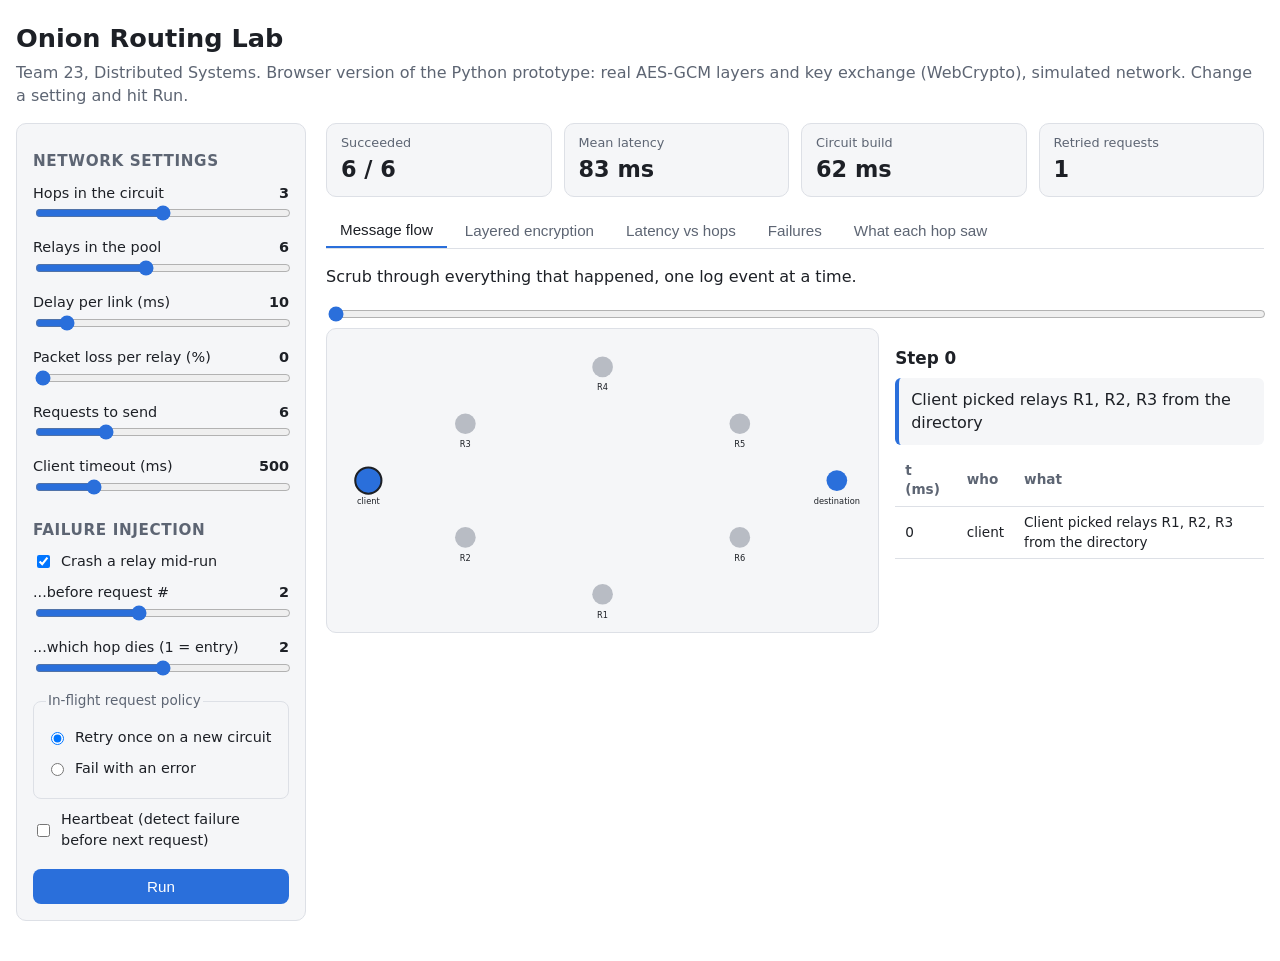
==== site/index.html @ e97b86be "Add onion routing prototype, dashboards and tests Co-Authored-By: Claude Sonnet 5.5 <noreply@anthrop" ====
<!DOCTYPE html>
<html lang="en">
<head>
    <meta charset="utf-8">
    <meta name="viewport" content="width=device-width, initial-scale=1">
    <title>Onion Routing Lab</title>
    <link rel="stylesheet" href="style.css">
</head>
<body>
    <header>
        <h1>Onion Routing Lab</h1>
        <p class="sub">Team 23, Distributed Systems. Browser version of the Python prototype: real AES-GCM layers and key exchange (WebCrypto), simulated network. Change a setting and hit Run.</p>
    </header>

    <div class="layout">
        <!-- Controls -->
        <aside>
            <h2>Network settings</h2>
            <label>Hops in the circuit <output id="hopsOut"></output>
                <input type="range" id="hops" min="1" max="5" value="3"></label>
            <label>Relays in the pool <output id="poolOut"></output>
                <input type="range" id="pool" min="3" max="10" value="6"></label>
            <label>Delay per link (ms) <output id="delayOut"></output>
                <input type="range" id="delay" min="0" max="100" value="10"></label>
            <label>Packet loss per relay (%) <output id="lossOut"></output>
                <input type="range" id="loss" min="0" max="30" value="0"></label>
            <label>Requests to send <output id="reqsOut"></output>
                <input type="range" id="reqs" min="1" max="20" value="6"></label>
            <label>Client timeout (ms) <output id="timeoutOut"></output>
                <input type="range" id="timeout" min="100" max="2000" step="50" value="500"></label>

            <h2>Failure injection</h2>
            <label class="check"><input type="checkbox" id="killOn" checked> Crash a relay mid-run</label>
            <label>...before request # <output id="killAtOut"></output>
                <input type="range" id="killAt" min="0" max="5" value="2"></label>
            <label>...which hop dies (1 = entry) <output id="killHopOut"></output>
                <input type="range" id="killHop" min="1" max="3" value="2"></label>
            <fieldset>
                <legend>In-flight request policy</legend>
                <label class="check"><input type="radio" name="policy" value="retry" checked> Retry once on a new circuit</label>
                <label class="check"><input type="radio" name="policy" value="fail"> Fail with an error</label>
            </fieldset>
            <label class="check"><input type="checkbox" id="heartbeat"> Heartbeat (detect failure before next request)</label>

            <p id="warn" class="warn" hidden>Pool is smaller than hops + 1, a failed relay cannot be replaced.</p>
            <button id="run">Run</button>
        </aside>

        <!-- Results -->
        <main>
            <section class="metrics" id="metrics"></section>

            <nav class="tabs" id="tabs">
                <button data-tab="flow" class="active">Message flow</button>
                <button data-tab="layers">Layered encryption</button>
                <button data-tab="latency">Latency vs hops</button>
                <button data-tab="fail">Failures</button>
                <button data-tab="saw">What each hop saw</button>
            </nav>

            <!-- Tab: message flow -->
            <section id="tab-flow" class="tab">
                <p>Scrub through everything that happened, one log event at a time.</p>
                <input type="range" id="step" min="0" max="0" value="0" class="wide">
                <div class="two">
                    <svg id="net" viewBox="0 0 800 440" role="img" aria-label="Network diagram"></svg>
                    <div>
                        <h3 id="stepTitle"></h3>
                        <div class="info" id="stepText"></div>
                        <div id="stepTable"></div>
                    </div>
                </div>
            </section>

            <!-- Tab: layers -->
            <section id="tab-layers" class="tab" hidden>
                <p>Follow the first request. The client wraps it once per hop; each relay peels exactly one layer. Every cell on the wire is padded to 1024 bytes in the Python version, so size does not give away the position.</p>
                <h3>1. Client wraps the request (innermost layer first)</h3>
                <div id="wrapTable"></div>
                <h3>2. Each relay peels one layer</h3>
                <div id="peelTable"></div>
                <p class="note">The "after peeling" bytes of one hop are the "received" bytes of the next hop: the onion shrinks layer by layer.</p>
            </section>

            <!-- Tab: latency -->
            <section id="tab-latency" class="tab" hidden>
                <p>Runs a fresh network for 1 to 5 hops using the current delay / loss settings (no crashes).</p>
                <button id="sweep">Run latency sweep</button>
                <div id="sweepOut"></div>
            </section>

            <!-- Tab: failures -->
            <section id="tab-fail" class="tab" hidden>
                <p>Latency of every request. Red = failed, orange = recovered by rebuilding the circuit.</p>
                <div id="failChart"></div>
                <div id="failTable"></div>
                <h3>Failure timeline</h3>
                <div id="failTimeline"></div>
            </section>

            <!-- Tab: observability -->
            <section id="tab-saw" class="tab" hidden>
                <p id="circuitLine"></p>
                <div id="sawTable"></div>
                <h3>Anonymity claims checked against the logs</h3>
                <div id="claims"></div>
                <p class="note">Try 1 hop: the single relay sees everything, so claim 1 breaks. Still true for any length: a malicious entry and exit can match traffic by timing, the exit sees the plaintext request (no end-to-end TLS here), and a compromised directory could hand out only its own relays.</p>
            </section>
        </main>
    </div>

    <script src="sim.js"></script>
    <script src="app.js"></script>
</body>
</html>
---- site/style.css ----
/* Colour tokens, light first then dark */
:root {
    --bg: #ffffff;
    --panel: #f5f6f8;
    --text: #1d2026;
    --muted: #5d6573;
    --line: #dde0e6;
    --blue: #2a6fdb;
    --grey: #b8bcc4;
    --red: #d6453d;
    --green: #2f9e5b;
    --orange: #e08a1e;
}

@media (prefers-color-scheme: dark) {
    :root {
        --bg: #14161a;
        --panel: #1d2026;
        --text: #e6e8ec;
        --muted: #9aa3b2;
        --line: #343944;
        --blue: #5b95f0;
        --grey: #5b6270;
        --red: #ef6a62;
        --green: #4cc07f;
        --orange: #f0a64a;
    }
}

* { box-sizing: border-box; }

body {
    margin: 0;
    background: var(--bg);
    color: var(--text);
    font-family: system-ui, -apple-system, "Segoe UI", Roboto, sans-serif;
    line-height: 1.45;
}

header { padding: 20px 16px 8px; max-width: 1300px; margin: 0 auto; }
h1 { margin: 0; font-size: 1.6rem; }
h2 { font-size: 0.95rem; text-transform: uppercase; letter-spacing: 0.04em; color: var(--muted); margin: 18px 0 8px; }
h3 { margin: 18px 0 8px; font-size: 1.05rem; }
.sub { color: var(--muted); margin: 4px 0 0; }

.layout { display: grid; grid-template-columns: 290px 1fr; gap: 20px; max-width: 1300px; margin: 0 auto; padding: 8px 16px 40px; }
aside { background: var(--panel); border: 1px solid var(--line); border-radius: 10px; padding: 8px 16px 16px; align-self: start; }
main { min-width: 0; }

label { display: block; font-size: 0.9rem; margin: 10px 0; }
label.check { display: flex; gap: 8px; align-items: center; }
output { float: right; font-weight: 600; }
input[type=range] { width: 100%; accent-color: var(--blue); }
input.wide { width: 100%; }
fieldset { border: 1px solid var(--line); border-radius: 8px; margin: 10px 0; }
legend { font-size: 0.85rem; color: var(--muted); }

button {
    background: var(--blue); color: #fff; border: 0; border-radius: 8px;
    padding: 9px 16px; font-size: 0.95rem; cursor: pointer;
}
button:hover { filter: brightness(1.1); }
aside button { width: 100%; margin-top: 8px; }
.warn { color: var(--orange); font-size: 0.85rem; }
.note { color: var(--muted); font-size: 0.88rem; }

/* Metrics row */
.metrics { display: grid; grid-template-columns: repeat(4, 1fr); gap: 12px; margin-bottom: 16px; }
.metric { background: var(--panel); border: 1px solid var(--line); border-radius: 10px; padding: 10px 14px; }
.metric span { display: block; color: var(--muted); font-size: 0.8rem; }
.metric b { font-size: 1.4rem; }

/* Tabs */
.tabs { display: flex; gap: 4px; flex-wrap: wrap; border-bottom: 1px solid var(--line); margin-bottom: 12px; }
.tabs button { background: transparent; color: var(--muted); border-radius: 8px 8px 0 0; padding: 8px 14px; }
.tabs button.active { color: var(--text); border-bottom: 2px solid var(--blue); }

.two { display: grid; grid-template-columns: 3fr 2fr; gap: 16px; align-items: start; }
.info { background: var(--panel); border-left: 4px solid var(--blue); padding: 10px 12px; border-radius: 6px; margin-bottom: 10px; }
svg { width: 100%; height: auto; background: var(--panel); border: 1px solid var(--line); border-radius: 10px; }
svg text { fill: var(--text); font-size: 12px; }

/* Tables */
.tablewrap { overflow-x: auto; }
table { border-collapse: collapse; width: 100%; font-size: 0.85rem; }
th, td { text-align: left; padding: 6px 10px; border-bottom: 1px solid var(--line); }
th { color: var(--muted); font-weight: 600; }
td.mono { font-family: ui-monospace, Menlo, Consolas, monospace; }
.yes { color: var(--orange); font-weight: 600; }

.claim { padding: 8px 12px; border-radius: 6px; margin: 6px 0; border-left: 4px solid; background: var(--panel); }
.claim.ok { border-color: var(--green); }
.claim.bad { border-color: var(--red); }

@media (max-width: 860px) {
    .layout { grid-template-columns: 1fr; }
    .two { grid-template-columns: 1fr; }
    .metrics { grid-template-columns: repeat(2, 1fr); }
}
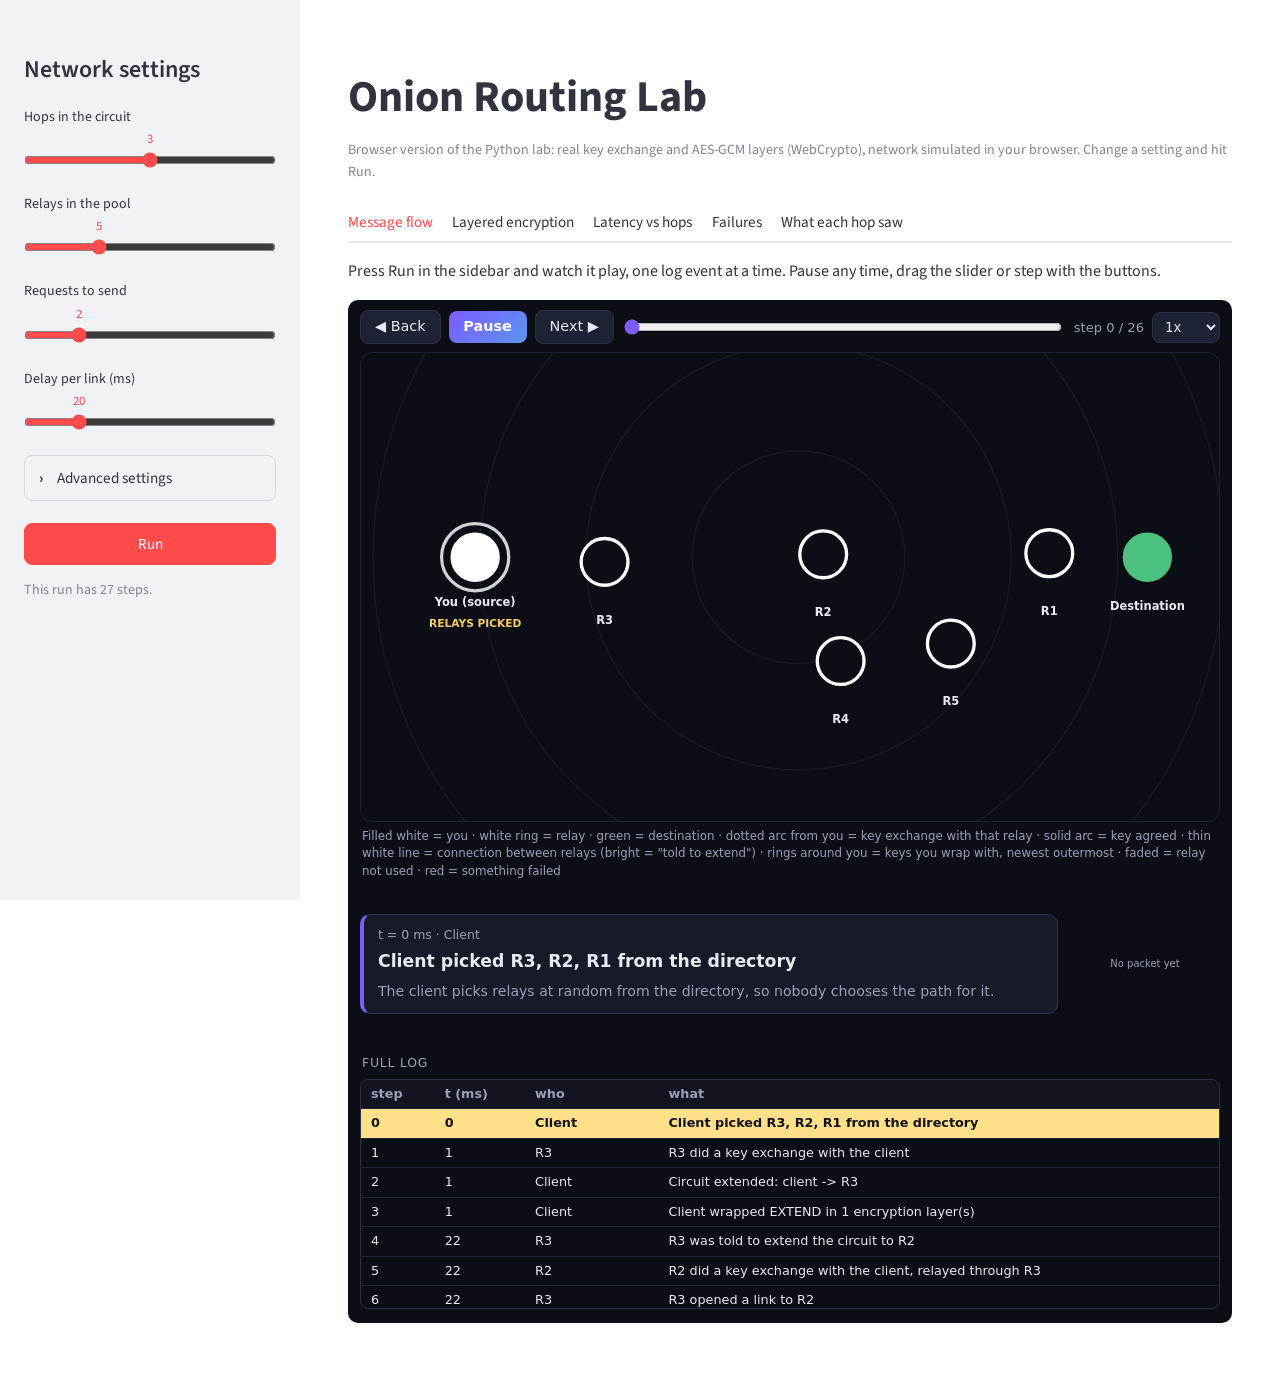
==== commit 75bef0d9: "Add animated step-by-step player, shared by Streamlit and Pages - Relays drift into the circuit, key" ====
--- a/site/index.html
+++ b/site/index.html
@@ -4,112 +4,91 @@
     <meta charset="utf-8">
     <meta name="viewport" content="width=device-width, initial-scale=1">
     <title>Onion Routing Lab</title>
+    <link rel="preconnect" href="https://fonts.googleapis.com">
+    <link rel="stylesheet" href="https://fonts.googleapis.com/css2?family=Source+Sans+3:wght@400;600;700&display=swap">
     <link rel="stylesheet" href="style.css">
+    <link rel="stylesheet" href="player.css">
 </head>
 <body>
-    <header>
+    <!-- Sidebar : same knobs as the Streamlit dashboard -->
+    <aside id="sidebar">
+        <h2>Network settings</h2>
+        <div class="slider" data-id="hops" data-label="Hops in the circuit" data-min="1" data-max="5" data-value="3"></div>
+        <div class="slider" data-id="pool" data-label="Relays in the pool" data-min="3" data-max="10" data-value="5"></div>
+        <div class="slider" data-id="reqs" data-label="Requests to send" data-min="1" data-max="6" data-value="2"></div>
+        <div class="slider" data-id="delay" data-label="Delay per link (ms)" data-min="0" data-max="100" data-value="20"></div>
+
+        <!-- Advanced knobs, closed by default -->
+        <details class="expander">
+            <summary>Advanced settings</summary>
+            <div class="expander-body">
+                <div class="slider" data-id="loss" data-label="Packet loss per relay (%)" data-min="0" data-max="30" data-value="0"></div>
+                <div class="slider" data-id="timeout" data-label="Client timeout (ms)" data-min="100" data-max="2000" data-step="50" data-value="500"></div>
+
+                <p class="bold">Failure injection</p>
+                <label class="check"><input type="checkbox" id="killOn"> Crash a relay mid-run</label>
+                <label class="field">...before request #<select id="killAt"></select></label>
+                <label class="field">...which hop dies (1 = entry)<select id="killHop"></select></label>
+                <div class="field">In-flight request policy
+                    <label class="check"><input type="radio" name="policy" value="retry" checked> Retry once on a new circuit</label>
+                    <label class="check"><input type="radio" name="policy" value="fail"> Fail with an error</label>
+                </div>
+                <label class="check"><input type="checkbox" id="heartbeat"> Heartbeat (detect failure before next request)</label>
+            </div>
+        </details>
+
+        <div id="poolWarn" class="alert warning" hidden>Pool is smaller than hops + 1, a failed relay cannot be replaced.</div>
+        <button id="run" class="primary wide">Run</button>
+        <div id="stepCount"></div>
+    </aside>
+
+    <!-- Main page -->
+    <main>
         <h1>Onion Routing Lab</h1>
-        <p class="sub">Team 23, Distributed Systems. Browser version of the Python prototype: real AES-GCM layers and key exchange (WebCrypto), simulated network. Change a setting and hit Run.</p>
-    </header>
+        <p class="caption">Browser version of the Python lab: real key exchange and AES-GCM layers (WebCrypto), network simulated in your browser. Change a setting and hit Run.</p>
 
-    <div class="layout">
-        <!-- Controls -->
-        <aside>
-            <h2>Network settings</h2>
-            <label>Hops in the circuit <output id="hopsOut"></output>
-                <input type="range" id="hops" min="1" max="5" value="3"></label>
-            <label>Relays in the pool <output id="poolOut"></output>
-                <input type="range" id="pool" min="3" max="10" value="6"></label>
-            <label>Delay per link (ms) <output id="delayOut"></output>
-                <input type="range" id="delay" min="0" max="100" value="10"></label>
-            <label>Packet loss per relay (%) <output id="lossOut"></output>
-                <input type="range" id="loss" min="0" max="30" value="0"></label>
-            <label>Requests to send <output id="reqsOut"></output>
-                <input type="range" id="reqs" min="1" max="20" value="6"></label>
-            <label>Client timeout (ms) <output id="timeoutOut"></output>
-                <input type="range" id="timeout" min="100" max="2000" step="50" value="500"></label>
+        <nav class="tabs" id="tabs">
+            <button data-tab="flow" class="active">Message flow</button>
+            <button data-tab="layers">Layered encryption</button>
+            <button data-tab="latency">Latency vs hops</button>
+            <button data-tab="fail">Failures</button>
+            <button data-tab="saw">What each hop saw</button>
+        </nav>
 
-            <h2>Failure injection</h2>
-            <label class="check"><input type="checkbox" id="killOn" checked> Crash a relay mid-run</label>
-            <label>...before request # <output id="killAtOut"></output>
-                <input type="range" id="killAt" min="0" max="5" value="2"></label>
-            <label>...which hop dies (1 = entry) <output id="killHopOut"></output>
-                <input type="range" id="killHop" min="1" max="3" value="2"></label>
-            <fieldset>
-                <legend>In-flight request policy</legend>
-                <label class="check"><input type="radio" name="policy" value="retry" checked> Retry once on a new circuit</label>
-                <label class="check"><input type="radio" name="policy" value="fail"> Fail with an error</label>
-            </fieldset>
-            <label class="check"><input type="checkbox" id="heartbeat"> Heartbeat (detect failure before next request)</label>
+        <!-- Tab 1 : step through the log -->
+        <section id="tab-flow" class="tab">
+            <p>Press Run in the sidebar and watch it play, one log event at a time. Pause any time, drag the slider or step with the buttons.</p>
+            <div id="player"></div>
+        </section>
 
-            <p id="warn" class="warn" hidden>Pool is smaller than hops + 1, a failed relay cannot be replaced.</p>
-            <button id="run">Run</button>
-        </aside>
+        <!-- Tab 2 : what the layers look like -->
+        <section id="tab-layers" class="tab" hidden>
+            <p>Follow the first request. The client wraps it once per hop; each relay peels exactly one layer. Every cell on the wire is padded to 1024 bytes, so size does not give away the position.</p>
+            <div id="layersOut"></div>
+        </section>
 
-        <!-- Results -->
-        <main>
-            <section class="metrics" id="metrics"></section>
+        <!-- Tab 3 : latency sweep -->
+        <section id="tab-latency" class="tab" hidden>
+            <p>Runs a fresh network for 1 to 5 hops using the current delay / loss settings (no crashes).</p>
+            <button id="sweep">Run latency sweep</button>
+            <div id="sweepOut"></div>
+        </section>
 
-            <nav class="tabs" id="tabs">
-                <button data-tab="flow" class="active">Message flow</button>
-                <button data-tab="layers">Layered encryption</button>
-                <button data-tab="latency">Latency vs hops</button>
-                <button data-tab="fail">Failures</button>
-                <button data-tab="saw">What each hop saw</button>
-            </nav>
+        <!-- Tab 4 : failures -->
+        <section id="tab-fail" class="tab" hidden>
+            <p>Latency of every request in the main run. Red = failed, orange = recovered by rebuilding the circuit.</p>
+            <div id="failOut"></div>
+        </section>
 
-            <!-- Tab: message flow -->
-            <section id="tab-flow" class="tab">
-                <p>Scrub through everything that happened, one log event at a time.</p>
-                <input type="range" id="step" min="0" max="0" value="0" class="wide">
-                <div class="two">
-                    <svg id="net" viewBox="0 0 800 440" role="img" aria-label="Network diagram"></svg>
-                    <div>
-                        <h3 id="stepTitle"></h3>
-                        <div class="info" id="stepText"></div>
-                        <div id="stepTable"></div>
-                    </div>
-                </div>
-            </section>
-
-            <!-- Tab: layers -->
-            <section id="tab-layers" class="tab" hidden>
-                <p>Follow the first request. The client wraps it once per hop; each relay peels exactly one layer. Every cell on the wire is padded to 1024 bytes in the Python version, so size does not give away the position.</p>
-                <h3>1. Client wraps the request (innermost layer first)</h3>
-                <div id="wrapTable"></div>
-                <h3>2. Each relay peels one layer</h3>
-                <div id="peelTable"></div>
-                <p class="note">The "after peeling" bytes of one hop are the "received" bytes of the next hop: the onion shrinks layer by layer.</p>
-            </section>
-
-            <!-- Tab: latency -->
-            <section id="tab-latency" class="tab" hidden>
-                <p>Runs a fresh network for 1 to 5 hops using the current delay / loss settings (no crashes).</p>
-                <button id="sweep">Run latency sweep</button>
-                <div id="sweepOut"></div>
-            </section>
-
-            <!-- Tab: failures -->
-            <section id="tab-fail" class="tab" hidden>
-                <p>Latency of every request. Red = failed, orange = recovered by rebuilding the circuit.</p>
-                <div id="failChart"></div>
-                <div id="failTable"></div>
-                <h3>Failure timeline</h3>
-                <div id="failTimeline"></div>
-            </section>
-
-            <!-- Tab: observability -->
-            <section id="tab-saw" class="tab" hidden>
-                <p id="circuitLine"></p>
-                <div id="sawTable"></div>
-                <h3>Anonymity claims checked against the logs</h3>
-                <div id="claims"></div>
-                <p class="note">Try 1 hop: the single relay sees everything, so claim 1 breaks. Still true for any length: a malicious entry and exit can match traffic by timing, the exit sees the plaintext request (no end-to-end TLS here), and a compromised directory could hand out only its own relays.</p>
-            </section>
-        </main>
-    </div>
+        <!-- Tab 5 : observability -->
+        <section id="tab-saw" class="tab" hidden>
+            <div id="sawOut"></div>
+        </section>
+    </main>
 
     <script src="sim.js"></script>
+    <script src="scene.js"></script>
+    <script src="player.js"></script>
     <script src="app.js"></script>
 </body>
 </html>
--- a/site/style.css
+++ b/site/style.css
@@ -1,99 +1,110 @@
-/* Colour tokens, light first then dark */
+/* Page chrome made to look like the Streamlit dashboard (light theme, red accents) */
 :root {
     --bg: #ffffff;
-    --panel: #f5f6f8;
-    --text: #1d2026;
-    --muted: #5d6573;
-    --line: #dde0e6;
+    --sidebar: #f0f2f6;
+    --text: #31333f;
+    --muted: #808495;
+    --line: #e6e9ef;
+    --accent: #ff4b4b;
     --blue: #2a6fdb;
-    --grey: #b8bcc4;
     --red: #d6453d;
     --green: #2f9e5b;
     --orange: #e08a1e;
-}
-
-@media (prefers-color-scheme: dark) {
-    :root {
-        --bg: #14161a;
-        --panel: #1d2026;
-        --text: #e6e8ec;
-        --muted: #9aa3b2;
-        --line: #343944;
-        --blue: #5b95f0;
-        --grey: #5b6270;
-        --red: #ef6a62;
-        --green: #4cc07f;
-        --orange: #f0a64a;
-    }
 }
 
 * { box-sizing: border-box; }
 
 body {
     margin: 0;
+    display: flex;
+    min-height: 100vh;
     background: var(--bg);
     color: var(--text);
-    font-family: system-ui, -apple-system, "Segoe UI", Roboto, sans-serif;
-    line-height: 1.45;
+    font-family: "Source Sans 3", "Source Sans Pro", system-ui, -apple-system, "Segoe UI", sans-serif;
+    font-size: 16px;
+    line-height: 1.6;
 }
 
-header { padding: 20px 16px 8px; max-width: 1300px; margin: 0 auto; }
-h1 { margin: 0; font-size: 1.6rem; }
-h2 { font-size: 0.95rem; text-transform: uppercase; letter-spacing: 0.04em; color: var(--muted); margin: 18px 0 8px; }
-h3 { margin: 18px 0 8px; font-size: 1.05rem; }
-.sub { color: var(--muted); margin: 4px 0 0; }
+/* ---------- Sidebar ---------- */
+#sidebar {
+    width: 300px;
+    flex-shrink: 0;
+    background: var(--sidebar);
+    padding: 3.2rem 1.5rem 2rem;
+    position: sticky;
+    top: 0;
+    height: 100vh;
+    overflow-y: auto;
+}
+#sidebar h2 { font-size: 1.5rem; font-weight: 600; margin: 0 0 1rem; }
+.bold { font-weight: 700; margin: 0.8rem 0 0.3rem; }
 
-.layout { display: grid; grid-template-columns: 290px 1fr; gap: 20px; max-width: 1300px; margin: 0 auto; padding: 8px 16px 40px; }
-aside { background: var(--panel); border: 1px solid var(--line); border-radius: 10px; padding: 8px 16px 16px; align-self: start; }
-main { min-width: 0; }
+/* Slider with the value floating above the thumb, like st.slider */
+.slider { margin: 0 0 1.1rem; font-size: 0.875rem; }
+.slider .lbl { display: block; margin-bottom: 1.5rem; }
+.slider .track { position: relative; }
+.slider .val { position: absolute; top: -1.45rem; transform: translateX(-50%); color: var(--accent); font-size: 0.8rem; white-space: nowrap; }
+.slider input { width: 100%; accent-color: var(--accent); margin: 0; }
 
-label { display: block; font-size: 0.9rem; margin: 10px 0; }
-label.check { display: flex; gap: 8px; align-items: center; }
-output { float: right; font-weight: 600; }
-input[type=range] { width: 100%; accent-color: var(--blue); }
-input.wide { width: 100%; }
-fieldset { border: 1px solid var(--line); border-radius: 8px; margin: 10px 0; }
-legend { font-size: 0.85rem; color: var(--muted); }
+/* Expander */
+.expander { border: 1px solid #d5d8e0; border-radius: 0.5rem; margin: 0.6rem 0 1rem; background: var(--sidebar); }
+.expander summary { cursor: pointer; padding: 0.6rem 0.9rem; font-size: 0.95rem; list-style: none; }
+.expander summary::before { content: "\203A"; display: inline-block; width: 1.1rem; font-weight: 700; transition: transform 0.2s; }
+.expander[open] summary::before { transform: rotate(90deg); }
+.expander summary::-webkit-details-marker { display: none; }
+.expander-body { padding: 0.2rem 0.9rem 0.9rem; }
+label.check { display: flex; gap: 0.5rem; align-items: center; font-size: 0.875rem; margin: 0.35rem 0; cursor: pointer; }
+label.check input { accent-color: var(--accent); }
+.field { display: block; font-size: 0.875rem; margin: 0.6rem 0; }
+.field select { display: block; width: 100%; margin-top: 0.3rem; padding: 0.45rem 0.6rem; border: 1px solid #d5d8e0; border-radius: 0.5rem;
+                background: #fff; font-family: inherit; font-size: 0.9rem; color: var(--text); }
 
-button {
-    background: var(--blue); color: #fff; border: 0; border-radius: 8px;
-    padding: 9px 16px; font-size: 0.95rem; cursor: pointer;
+/* Buttons */
+button { font-family: inherit; }
+main button, #sidebar button {
+    background: #fff; color: var(--text); border: 1px solid #d5d8e0; border-radius: 0.5rem;
+    padding: 0.4rem 0.9rem; font-size: 0.95rem; cursor: pointer;
 }
-button:hover { filter: brightness(1.1); }
-aside button { width: 100%; margin-top: 8px; }
-.warn { color: var(--orange); font-size: 0.85rem; }
-.note { color: var(--muted); font-size: 0.88rem; }
+main button:hover, #sidebar button:hover { border-color: var(--accent); color: var(--accent); }
+#sidebar button.primary { background: var(--accent); border-color: var(--accent); color: #fff; }
+#sidebar button.primary:hover { filter: brightness(0.95); color: #fff; }
+#sidebar button.wide { width: 100%; padding: 0.55rem; margin-top: 0.4rem; }
+button:disabled { opacity: 0.6; cursor: progress; }
+#stepCount { margin-top: 0.8rem; }
+.caption, .stcaption { color: var(--muted); font-size: 0.875rem; }
 
-/* Metrics row */
-.metrics { display: grid; grid-template-columns: repeat(4, 1fr); gap: 12px; margin-bottom: 16px; }
-.metric { background: var(--panel); border: 1px solid var(--line); border-radius: 10px; padding: 10px 14px; }
-.metric span { display: block; color: var(--muted); font-size: 0.8rem; }
-.metric b { font-size: 1.4rem; }
+/* Alert boxes like st.warning / st.success / st.error */
+.alert { border-radius: 0.5rem; padding: 0.8rem 1rem; font-size: 0.9rem; margin: 0.6rem 0; }
+.alert.warning { background: #fffce7; color: #926c05; }
+.alert.success { background: #dff6e7; color: #177233; }
+.alert.error { background: #ffe9e9; color: #7d353b; }
 
-/* Tabs */
-.tabs { display: flex; gap: 4px; flex-wrap: wrap; border-bottom: 1px solid var(--line); margin-bottom: 12px; }
-.tabs button { background: transparent; color: var(--muted); border-radius: 8px 8px 0 0; padding: 8px 14px; }
-.tabs button.active { color: var(--text); border-bottom: 2px solid var(--blue); }
+/* ---------- Main ---------- */
+main { flex: 1; min-width: 0; padding: 4.5rem 3rem 4rem; max-width: 1240px; }
+h1 { font-size: 2.75rem; font-weight: 700; margin: 0 0 0.4rem; line-height: 1.2; }
+h3 { font-size: 1.5rem; font-weight: 600; margin: 1.6rem 0 0.6rem; }
 
-.two { display: grid; grid-template-columns: 3fr 2fr; gap: 16px; align-items: start; }
-.info { background: var(--panel); border-left: 4px solid var(--blue); padding: 10px 12px; border-radius: 6px; margin-bottom: 10px; }
-svg { width: 100%; height: auto; background: var(--panel); border: 1px solid var(--line); border-radius: 10px; }
-svg text { fill: var(--text); font-size: 12px; }
+.tabs { display: flex; gap: 1.2rem; border-bottom: 2px solid var(--line); margin: 1.2rem 0 1rem; overflow-x: auto; overflow-y: hidden; }
+.tabs button { background: none !important; border: 0 !important; border-radius: 0 !important; padding: 0.5rem 0 !important; color: var(--text) !important;
+               font-size: 0.95rem; white-space: nowrap; margin-bottom: -2px; border-bottom: 2px solid transparent !important; }
+.tabs button.active { color: var(--accent) !important; border-bottom-color: var(--accent) !important; }
 
-/* Tables */
-.tablewrap { overflow-x: auto; }
-table { border-collapse: collapse; width: 100%; font-size: 0.85rem; }
-th, td { text-align: left; padding: 6px 10px; border-bottom: 1px solid var(--line); }
-th { color: var(--muted); font-weight: 600; }
-td.mono { font-family: ui-monospace, Menlo, Consolas, monospace; }
-.yes { color: var(--orange); font-weight: 600; }
+/* Tables like st.dataframe */
+.tablewrap { overflow-x: auto; border: 1px solid var(--line); border-radius: 0.5rem; margin: 0.4rem 0 0.6rem; }
+table.df { border-collapse: collapse; width: 100%; font-size: 0.875rem; }
+table.df th { background: #f8f9fb; color: var(--muted); font-weight: 400; text-align: left; padding: 0.35rem 0.75rem; border-bottom: 1px solid var(--line); }
+table.df td { padding: 0.35rem 0.75rem; border-bottom: 1px solid var(--line); border-right: 1px solid var(--line); }
+table.df td.num { text-align: right; }
+table.df td.mono { font-family: ui-monospace, Menlo, Consolas, monospace; font-size: 0.8rem; }
+table.df tr:last-child td { border-bottom: 0; }
 
-.claim { padding: 8px 12px; border-radius: 6px; margin: 6px 0; border-left: 4px solid; background: var(--panel); }
-.claim.ok { border-color: var(--green); }
-.claim.bad { border-color: var(--red); }
+.chart { width: 100%; max-width: 760px; display: block; margin: 0.6rem 0; }
+.chart text { font-family: inherit; font-size: 12px; fill: var(--text); }
 
+/* ---------- Small screens: sidebar on top, like Streamlit's collapsed layout ---------- */
 @media (max-width: 860px) {
-    .layout { grid-template-columns: 1fr; }
-    .two { grid-template-columns: 1fr; }
-    .metrics { grid-template-columns: repeat(2, 1fr); }
+    body { display: block; }
+    #sidebar { width: auto; height: auto; position: static; padding: 1.5rem 1rem; }
+    main { padding: 1.5rem 1rem 3rem; }
+    h1 { font-size: 2rem; }
 }
--- a/site/player.css
+++ b/site/player.css
@@ -0,0 +1,46 @@
+/* Step-by-step onion player. Everything is scoped under .op-player so it can sit inside any page. */
+.op-player { background: #0c0e16; color: #e8eaf2; font-family: system-ui, -apple-system, "Segoe UI", Roboto, sans-serif;
+             padding: 10px 12px 14px; border-radius: 10px; box-sizing: border-box; }
+.op-player * { box-sizing: border-box; }
+
+/* Controls */
+.op-player .op-bar { display: flex; gap: 8px; align-items: center; margin-bottom: 8px; }
+.op-player button { background: #1e2333; color: #e8eaf2; border: 1px solid #2b3145; border-radius: 8px; padding: 7px 14px;
+                    font-size: 0.9rem; cursor: pointer; font-family: inherit; line-height: 1.2; }
+.op-player button:hover { background: #272d42; }
+.op-player button.op-primary { background: linear-gradient(135deg, #7c5cff, #5b95f0); border: 0; color: #fff; font-weight: 600; min-width: 78px; }
+.op-player select { background: #1e2333; color: #e8eaf2; border: 1px solid #2b3145; border-radius: 8px; padding: 6px 8px; font-family: inherit; }
+.op-player input[type=range] { flex: 1; min-width: 60px; accent-color: #7c5cff; }
+.op-player .op-count { color: #98a1b8; font-size: 0.82rem; min-width: 5.5em; text-align: right; }
+
+/* Stage */
+.op-player .op-stage { width: 100%; height: auto; max-height: 470px; display: block; background: #0c0e16; border: 1px solid #1d2233; border-radius: 12px; }
+.op-player .op-stage text { font-family: inherit; }
+.op-player .op-march { animation: op-march 1.1s linear infinite; }
+@keyframes op-march { to { stroke-dashoffset: -0.6; } }
+.op-player circle, .op-player path, .op-player polygon, .op-player text { transition: stroke 0.5s, fill 0.5s, filter 0.5s; }
+.op-player .op-legend { color: #98a1b8; font-size: 0.74rem; margin: 6px 2px 8px; line-height: 1.5; }
+
+/* Current step */
+.op-player .op-detail { display: grid; grid-template-columns: 1fr 150px; gap: 12px; align-items: center; }
+.op-player .op-card { background: #171b28; border: 1px solid #2b3145; border-left: 4px solid #7c5cff; border-radius: 10px; padding: 10px 14px; min-height: 96px; }
+.op-player .op-card.op-bad { border-left-color: #ff4d4d; }
+.op-player .op-meta { color: #98a1b8; font-size: 0.78rem; margin-bottom: 3px; }
+.op-player .op-text { font-size: 1.08rem; font-weight: 650; margin-bottom: 4px; }
+.op-player .op-why { color: #98a1b8; font-size: 0.88rem; }
+.op-player .op-section { width: 150px; height: 150px; }
+
+/* Full log */
+.op-player .op-logtitle { color: #98a1b8; font-size: 0.78rem; text-transform: uppercase; letter-spacing: 0.06em; margin: 14px 2px 6px; }
+.op-player .op-log { position: relative; height: 230px; overflow-y: auto; border: 1px solid #2b3145; border-radius: 8px; }
+.op-player table { border-collapse: collapse; width: 100%; font-size: 0.8rem; }
+.op-player td, .op-player th { text-align: left; padding: 4px 10px; border-bottom: 1px solid #1d2233; color: inherit; }
+.op-player th { color: #98a1b8; position: sticky; top: 0; background: #12151f; font-weight: 600; }
+.op-player tr.op-now td { background: #ffe08a; color: #111; font-weight: 700; }
+.op-player tbody tr { cursor: pointer; }
+
+@media (max-width: 640px) {
+    .op-player .op-bar { flex-wrap: wrap; }
+    .op-player .op-detail { grid-template-columns: 1fr; }
+    .op-player .op-section { justify-self: center; }
+}
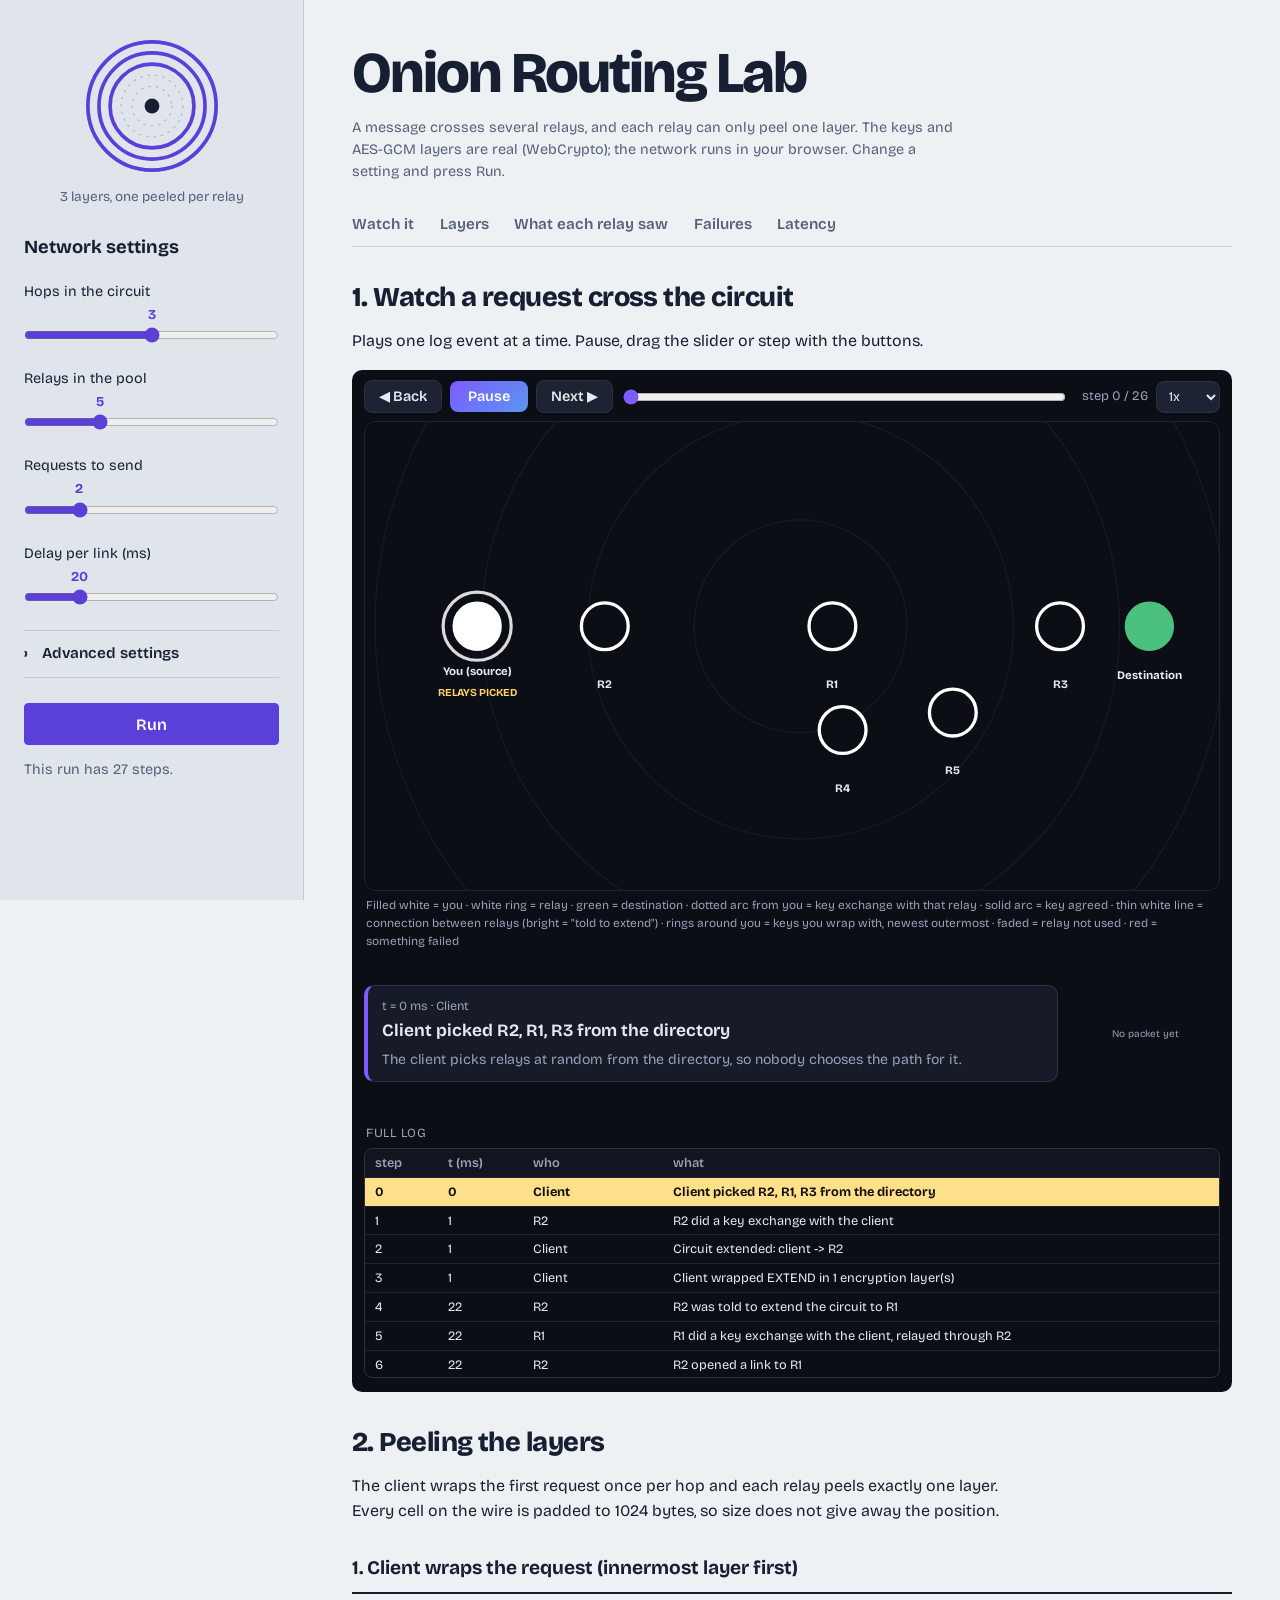
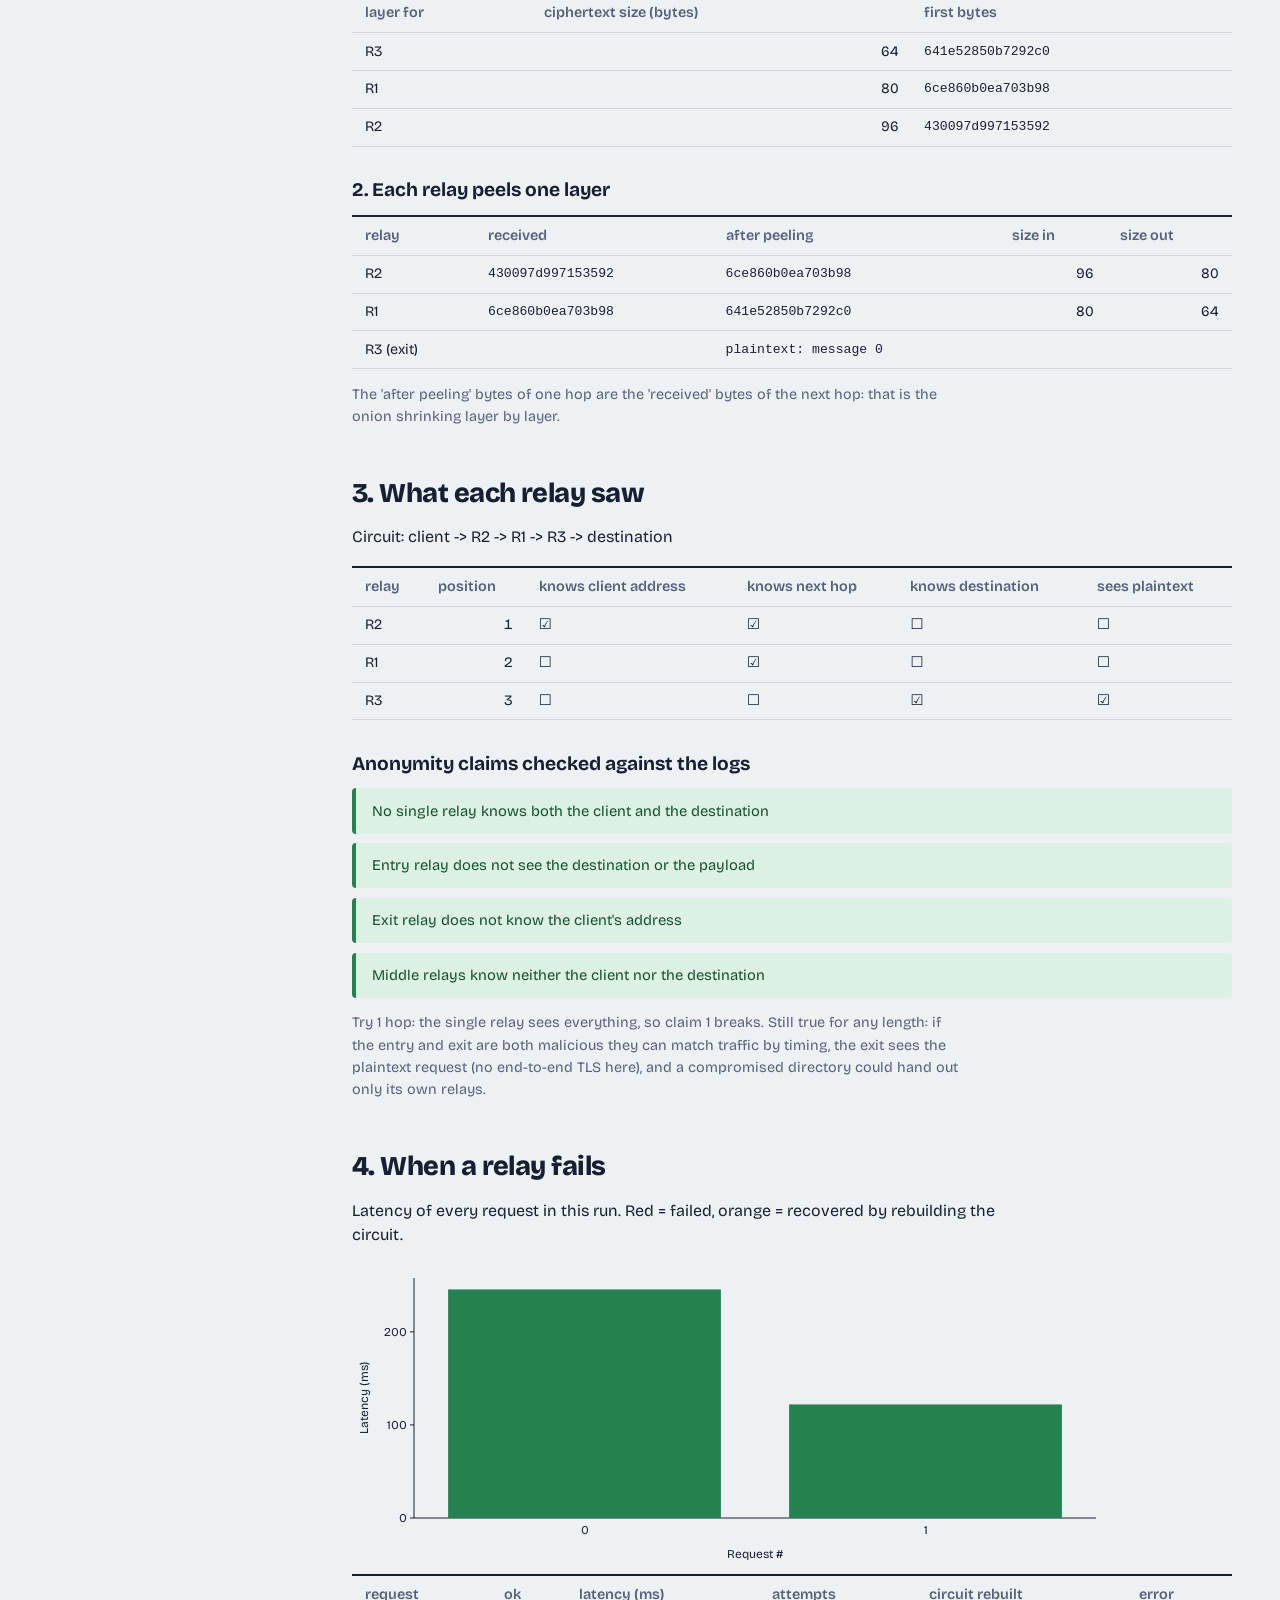
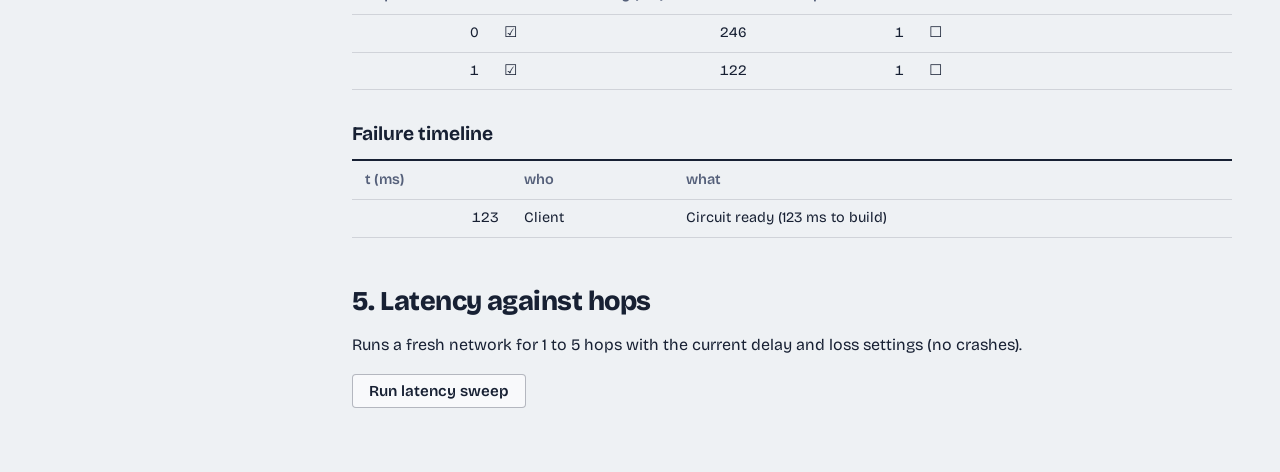
==== commit 141d0b9b: "Updated design for the site" ====
--- a/site/index.html
+++ b/site/index.html
@@ -5,13 +5,18 @@
     <meta name="viewport" content="width=device-width, initial-scale=1">
     <title>Onion Routing Lab</title>
     <link rel="preconnect" href="https://fonts.googleapis.com">
-    <link rel="stylesheet" href="https://fonts.googleapis.com/css2?family=Source+Sans+3:wght@400;600;700&display=swap">
+    <link rel="preconnect" href="https://fonts.gstatic.com" crossorigin>
+    <link rel="stylesheet" href="https://fonts.googleapis.com/css2?family=Bricolage+Grotesque:opsz,wght@12..96,400..800&display=swap">
     <link rel="stylesheet" href="style.css">
     <link rel="stylesheet" href="player.css">
 </head>
 <body>
     <!-- Sidebar : same knobs as the Streamlit dashboard -->
     <aside id="sidebar">
+        <figure class="onion" aria-live="polite">
+            <svg id="rings" viewBox="0 0 120 120" role="img" aria-label="Concentric rings, one per hop"></svg>
+            <figcaption id="ringsCaption"></figcaption>
+        </figure>
         <h2>Network settings</h2>
         <div class="slider" data-id="hops" data-label="Hops in the circuit" data-min="1" data-max="5" data-value="3"></div>
         <div class="slider" data-id="pool" data-label="Relays in the pool" data-min="3" data-max="10" data-value="5"></div>
@@ -42,47 +47,49 @@
         <div id="stepCount"></div>
     </aside>
 
-    <!-- Main page -->
+    <!-- Main page: one scroll, in the order the story happens -->
     <main>
-        <h1>Onion Routing Lab</h1>
-        <p class="caption">Browser version of the Python lab: real key exchange and AES-GCM layers (WebCrypto), network simulated in your browser. Change a setting and hit Run.</p>
+        <header class="masthead">
+            <h1>Onion Routing Lab</h1>
+            <p class="caption">A message crosses several relays, and each relay can only peel one layer. The keys and AES-GCM layers are real (WebCrypto); the network runs in your browser. Change a setting and press Run.</p>
+        </header>
 
-        <nav class="tabs" id="tabs">
-            <button data-tab="flow" class="active">Message flow</button>
-            <button data-tab="layers">Layered encryption</button>
-            <button data-tab="latency">Latency vs hops</button>
-            <button data-tab="fail">Failures</button>
-            <button data-tab="saw">What each hop saw</button>
+        <nav class="toc" aria-label="Sections">
+            <a href="#flow">Watch it</a>
+            <a href="#layers">Layers</a>
+            <a href="#saw">What each relay saw</a>
+            <a href="#fail">Failures</a>
+            <a href="#latency">Latency</a>
         </nav>
 
-        <!-- Tab 1 : step through the log -->
-        <section id="tab-flow" class="tab">
-            <p>Press Run in the sidebar and watch it play, one log event at a time. Pause any time, drag the slider or step with the buttons.</p>
+        <section id="flow">
+            <h2>1. Watch a request cross the circuit</h2>
+            <p>Plays one log event at a time. Pause, drag the slider or step with the buttons.</p>
             <div id="player"></div>
         </section>
 
-        <!-- Tab 2 : what the layers look like -->
-        <section id="tab-layers" class="tab" hidden>
-            <p>Follow the first request. The client wraps it once per hop; each relay peels exactly one layer. Every cell on the wire is padded to 1024 bytes, so size does not give away the position.</p>
+        <section id="layers">
+            <h2>2. Peeling the layers</h2>
+            <p>The client wraps the first request once per hop and each relay peels exactly one layer. Every cell on the wire is padded to 1024 bytes, so size does not give away the position.</p>
             <div id="layersOut"></div>
         </section>
 
-        <!-- Tab 3 : latency sweep -->
-        <section id="tab-latency" class="tab" hidden>
-            <p>Runs a fresh network for 1 to 5 hops using the current delay / loss settings (no crashes).</p>
-            <button id="sweep">Run latency sweep</button>
-            <div id="sweepOut"></div>
+        <section id="saw">
+            <h2>3. What each relay saw</h2>
+            <div id="sawOut"></div>
         </section>
 
-        <!-- Tab 4 : failures -->
-        <section id="tab-fail" class="tab" hidden>
-            <p>Latency of every request in the main run. Red = failed, orange = recovered by rebuilding the circuit.</p>
+        <section id="fail">
+            <h2>4. When a relay fails</h2>
+            <p>Latency of every request in this run. Red = failed, orange = recovered by rebuilding the circuit.</p>
             <div id="failOut"></div>
         </section>
 
-        <!-- Tab 5 : observability -->
-        <section id="tab-saw" class="tab" hidden>
-            <div id="sawOut"></div>
+        <section id="latency">
+            <h2>5. Latency against hops</h2>
+            <p>Runs a fresh network for 1 to 5 hops with the current delay and loss settings (no crashes).</p>
+            <button id="sweep">Run latency sweep</button>
+            <div id="sweepOut"></div>
         </section>
     </main>
 
--- a/site/style.css
+++ b/site/style.css
@@ -1,15 +1,18 @@
-/* Page chrome made to look like the Streamlit dashboard (light theme, red accents) */
+/* Page chrome: tracing-paper light theme, one typeface, violet taken from the player.
+   Variable names are kept from the old stylesheet because app.js draws the charts with them. */
 :root {
-    --bg: #ffffff;
-    --sidebar: #f0f2f6;
-    --text: #31333f;
-    --muted: #808495;
-    --line: #e6e9ef;
-    --accent: #ff4b4b;
-    --blue: #2a6fdb;
-    --red: #d6453d;
-    --green: #2f9e5b;
-    --orange: #e08a1e;
+    --bg: #eef1f4;
+    --sidebar: #e0e5ec;
+    --text: #172033;
+    --muted: #55607a;
+    --line: rgba(23, 32, 51, 0.14);
+    --accent: #5b3fd9;
+    --accent-soft: rgba(91, 63, 217, 0.12);
+    --blue: #2563c9;
+    --red: #c8372d;
+    --green: #23824f;
+    --orange: #d9780f;
+    --field: #f8f9fb;
 }
 
 * { box-sizing: border-box; }
@@ -20,91 +23,116 @@
     min-height: 100vh;
     background: var(--bg);
     color: var(--text);
-    font-family: "Source Sans 3", "Source Sans Pro", system-ui, -apple-system, "Segoe UI", sans-serif;
+    font-family: "Bricolage Grotesque", system-ui, -apple-system, "Segoe UI", sans-serif;
     font-size: 16px;
-    line-height: 1.6;
+    line-height: 1.55;
 }
+
+:focus-visible { outline: 2px solid var(--accent); outline-offset: 2px; }
 
 /* ---------- Sidebar ---------- */
 #sidebar {
-    width: 300px;
+    width: 304px;
     flex-shrink: 0;
     background: var(--sidebar);
-    padding: 3.2rem 1.5rem 2rem;
+    border-right: 1px solid var(--line);
+    padding: 2rem 1.5rem 2rem;
     position: sticky;
     top: 0;
     height: 100vh;
     overflow-y: auto;
 }
-#sidebar h2 { font-size: 1.5rem; font-weight: 600; margin: 0 0 1rem; }
-.bold { font-weight: 700; margin: 0.8rem 0 0.3rem; }
+#sidebar h2 { font-size: 1.15rem; font-weight: 700; margin: 0 0 1.2rem; }
+.bold { font-weight: 700; margin: 1rem 0 0.3rem; font-size: 0.9rem; }
 
-/* Slider with the value floating above the thumb, like st.slider */
-.slider { margin: 0 0 1.1rem; font-size: 0.875rem; }
+/* The onion: the one memorable thing on the page */
+.onion { margin: 0 0 1.6rem; text-align: center; }
+.onion svg { width: 148px; height: 148px; display: block; margin: 0 auto 0.4rem; }
+.onion .ring { fill: none; stroke: var(--text); stroke-width: 1; stroke-dasharray: 2 4; opacity: 0.22;
+               transition: stroke 0.35s, opacity 0.35s, stroke-width 0.35s; }
+.onion .ring.on { stroke: var(--accent); stroke-width: 3; stroke-dasharray: none; opacity: 1; }
+.onion .core { fill: var(--text); }
+.onion figcaption { font-size: 0.85rem; color: var(--muted); }
+
+/* Sliders: value floats above the thumb */
+.slider { margin: 0 0 1.1rem; font-size: 0.9rem; }
 .slider .lbl { display: block; margin-bottom: 1.5rem; }
 .slider .track { position: relative; }
-.slider .val { position: absolute; top: -1.45rem; transform: translateX(-50%); color: var(--accent); font-size: 0.8rem; white-space: nowrap; }
+.slider .val { position: absolute; top: -1.45rem; transform: translateX(-50%); color: var(--accent); font-weight: 700; font-size: 0.85rem; white-space: nowrap; }
 .slider input { width: 100%; accent-color: var(--accent); margin: 0; }
 
-/* Expander */
-.expander { border: 1px solid #d5d8e0; border-radius: 0.5rem; margin: 0.6rem 0 1rem; background: var(--sidebar); }
-.expander summary { cursor: pointer; padding: 0.6rem 0.9rem; font-size: 0.95rem; list-style: none; }
+/* Advanced settings */
+.expander { border-top: 1px solid var(--line); border-bottom: 1px solid var(--line); margin: 0.6rem 0 1.2rem; }
+.expander summary { cursor: pointer; padding: 0.7rem 0; font-size: 0.95rem; font-weight: 600; list-style: none; }
 .expander summary::before { content: "\203A"; display: inline-block; width: 1.1rem; font-weight: 700; transition: transform 0.2s; }
 .expander[open] summary::before { transform: rotate(90deg); }
 .expander summary::-webkit-details-marker { display: none; }
-.expander-body { padding: 0.2rem 0.9rem 0.9rem; }
-label.check { display: flex; gap: 0.5rem; align-items: center; font-size: 0.875rem; margin: 0.35rem 0; cursor: pointer; }
+.expander-body { padding: 0.2rem 0 0.9rem; }
+label.check { display: flex; gap: 0.5rem; align-items: center; font-size: 0.9rem; margin: 0.4rem 0; cursor: pointer; }
 label.check input { accent-color: var(--accent); }
-.field { display: block; font-size: 0.875rem; margin: 0.6rem 0; }
-.field select { display: block; width: 100%; margin-top: 0.3rem; padding: 0.45rem 0.6rem; border: 1px solid #d5d8e0; border-radius: 0.5rem;
-                background: #fff; font-family: inherit; font-size: 0.9rem; color: var(--text); }
+.field { display: block; font-size: 0.9rem; margin: 0.7rem 0; }
+.field select { display: block; width: 100%; margin-top: 0.3rem; padding: 0.45rem 0.6rem; border: 1px solid var(--line); border-radius: 4px;
+                background: var(--field); font-family: inherit; font-size: 0.9rem; color: var(--text); }
 
 /* Buttons */
 button { font-family: inherit; }
 main button, #sidebar button {
-    background: #fff; color: var(--text); border: 1px solid #d5d8e0; border-radius: 0.5rem;
-    padding: 0.4rem 0.9rem; font-size: 0.95rem; cursor: pointer;
+    background: var(--field); color: var(--text); border: 1px solid rgba(23, 32, 51, 0.3); border-radius: 4px;
+    padding: 0.45rem 1rem; font-size: 0.95rem; font-weight: 600; cursor: pointer;
 }
 main button:hover, #sidebar button:hover { border-color: var(--accent); color: var(--accent); }
 #sidebar button.primary { background: var(--accent); border-color: var(--accent); color: #fff; }
-#sidebar button.primary:hover { filter: brightness(0.95); color: #fff; }
-#sidebar button.wide { width: 100%; padding: 0.55rem; margin-top: 0.4rem; }
+#sidebar button.primary:hover { background: #4a30c0; color: #fff; }
+#sidebar button.wide { width: 100%; padding: 0.65rem; margin-top: 0.4rem; font-size: 1rem; }
 button:disabled { opacity: 0.6; cursor: progress; }
 #stepCount { margin-top: 0.8rem; }
-.caption, .stcaption { color: var(--muted); font-size: 0.875rem; }
+.caption, .stcaption { color: var(--muted); font-size: 0.9rem; }
 
-/* Alert boxes like st.warning / st.success / st.error */
-.alert { border-radius: 0.5rem; padding: 0.8rem 1rem; font-size: 0.9rem; margin: 0.6rem 0; }
-.alert.warning { background: #fffce7; color: #926c05; }
-.alert.success { background: #dff6e7; color: #177233; }
-.alert.error { background: #ffe9e9; color: #7d353b; }
+/* Messages */
+.alert { border-left: 4px solid; border-radius: 4px; padding: 0.7rem 1rem; font-size: 0.92rem; margin: 0.6rem 0; }
+.alert.warning { background: #fbf0d6; border-color: #c28a12; color: #6b4b05; }
+.alert.success { background: #dcf0e4; border-color: var(--green); color: #14502e; }
+.alert.error { background: #f9e0dd; border-color: var(--red); color: #7a1f18; }
 
 /* ---------- Main ---------- */
-main { flex: 1; min-width: 0; padding: 4.5rem 3rem 4rem; max-width: 1240px; }
-h1 { font-size: 2.75rem; font-weight: 700; margin: 0 0 0.4rem; line-height: 1.2; }
-h3 { font-size: 1.5rem; font-weight: 600; margin: 1.6rem 0 0.6rem; }
+main { flex: 1; min-width: 0; padding: 2.8rem 3rem 4rem; max-width: 1180px; }
+h1 { font-size: clamp(2.4rem, 5vw, 3.6rem); font-weight: 800; letter-spacing: -0.035em; margin: 0 0 0.5rem; line-height: 1; }
+h3 { font-size: 1.2rem; font-weight: 700; margin: 1.8rem 0 0.6rem; }
+main p { max-width: 68ch; }
 
-.tabs { display: flex; gap: 1.2rem; border-bottom: 2px solid var(--line); margin: 1.2rem 0 1rem; overflow-x: auto; overflow-y: hidden; }
-.tabs button { background: none !important; border: 0 !important; border-radius: 0 !important; padding: 0.5rem 0 !important; color: var(--text) !important;
-               font-size: 0.95rem; white-space: nowrap; margin-bottom: -2px; border-bottom: 2px solid transparent !important; }
-.tabs button.active { color: var(--accent) !important; border-bottom-color: var(--accent) !important; }
+.masthead { margin-bottom: 1.2rem; }
+.toc { display: flex; gap: 1.6rem; position: sticky; top: 0; z-index: 2; background: var(--bg); border-bottom: 1px solid var(--line);
+       padding: 0.6rem 0; overflow-x: auto; }
+.toc a { color: var(--muted); font-weight: 600; font-size: 0.95rem; text-decoration: none; white-space: nowrap; }
+.toc a:hover { color: var(--accent); }
+main section { padding-top: 2.6rem; margin-top: -0.4rem; scroll-margin-top: 2.5rem; }
+main h2 { font-size: 1.7rem; font-weight: 800; letter-spacing: -0.02em; line-height: 1.15; margin: 0 0 0.5rem; }
+html { scroll-behavior: smooth; }
 
-/* Tables like st.dataframe */
-.tablewrap { overflow-x: auto; border: 1px solid var(--line); border-radius: 0.5rem; margin: 0.4rem 0 0.6rem; }
-table.df { border-collapse: collapse; width: 100%; font-size: 0.875rem; }
-table.df th { background: #f8f9fb; color: var(--muted); font-weight: 400; text-align: left; padding: 0.35rem 0.75rem; border-bottom: 1px solid var(--line); }
-table.df td { padding: 0.35rem 0.75rem; border-bottom: 1px solid var(--line); border-right: 1px solid var(--line); }
-table.df td.num { text-align: right; }
-table.df td.mono { font-family: ui-monospace, Menlo, Consolas, monospace; font-size: 0.8rem; }
+/* The player keeps its own look (player.css is shared with the Streamlit dashboard); only the font follows the page */
+#player.op-player { font-family: inherit; }
+
+/* Tables */
+.tablewrap { overflow-x: auto; border-top: 2px solid var(--text); border-bottom: 1px solid var(--line); margin: 0.6rem 0 0.8rem; }
+table.df { border-collapse: collapse; width: 100%; font-size: 0.9rem; }
+table.df th { color: var(--muted); font-weight: 600; text-align: left; padding: 0.5rem 0.8rem; border-bottom: 1px solid var(--line); }
+table.df td { padding: 0.45rem 0.8rem; border-bottom: 1px solid var(--line); }
+table.df td.num { text-align: right; font-variant-numeric: tabular-nums; }
+table.df td.mono { font-family: ui-monospace, Menlo, Consolas, monospace; font-size: 0.82rem; }
 table.df tr:last-child td { border-bottom: 0; }
 
 .chart { width: 100%; max-width: 760px; display: block; margin: 0.6rem 0; }
 .chart text { font-family: inherit; font-size: 12px; fill: var(--text); }
 
-/* ---------- Small screens: sidebar on top, like Streamlit's collapsed layout ---------- */
+/* ---------- Small screens: settings on top ---------- */
 @media (max-width: 860px) {
     body { display: block; }
-    #sidebar { width: auto; height: auto; position: static; padding: 1.5rem 1rem; }
-    main { padding: 1.5rem 1rem 3rem; }
-    h1 { font-size: 2rem; }
+    #sidebar { width: auto; height: auto; position: static; padding: 1.5rem 1rem; border-right: 0; border-bottom: 1px solid var(--line); }
+    .onion svg { width: 110px; height: 110px; }
+    main { padding: 1.8rem 1rem 3rem; }
 }
+
+@media (prefers-reduced-motion: reduce) {
+    html { scroll-behavior: auto; }
+    * { transition: none !important; }
+}
